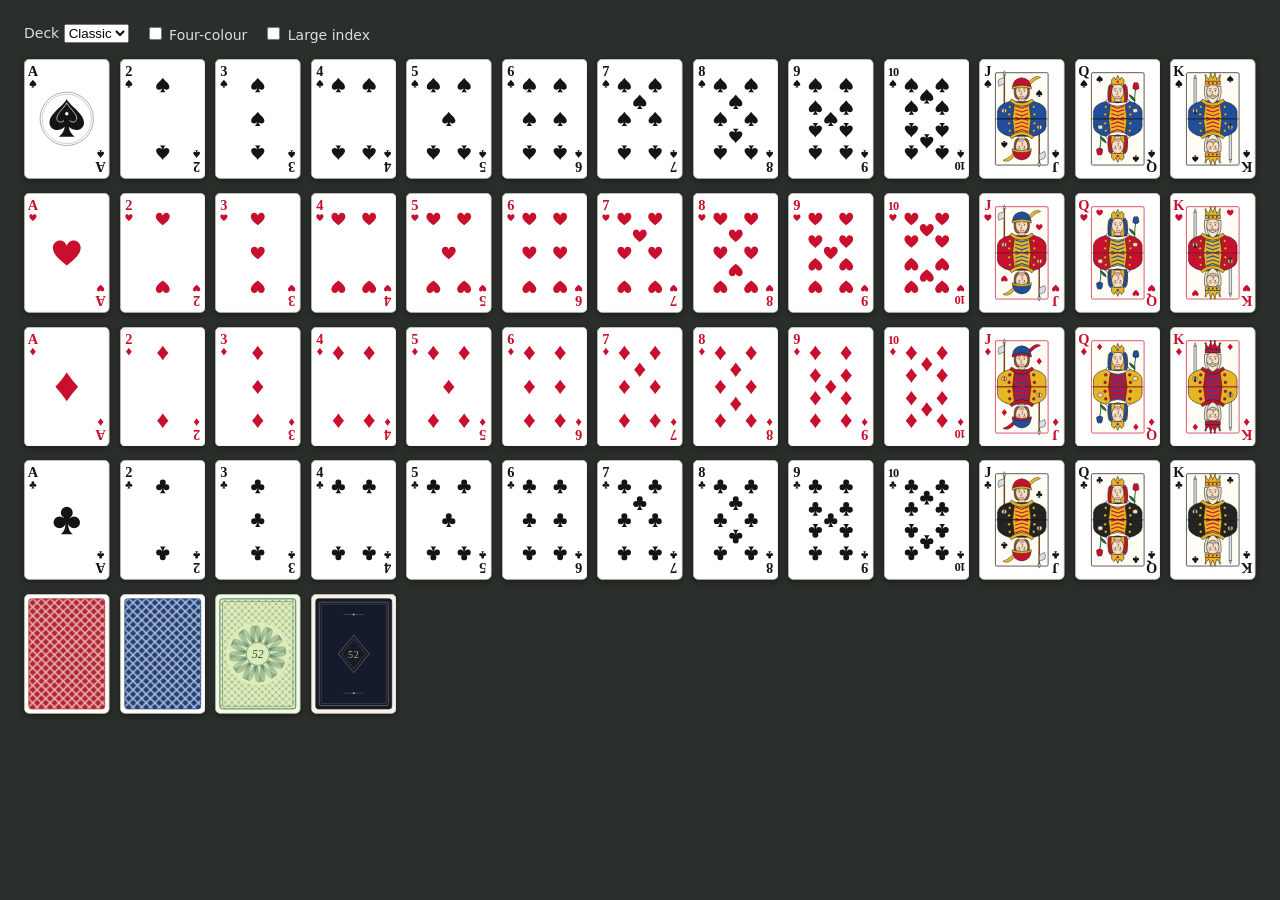
==== tools/deck-preview.html @ c0b5e473 "SVG card renderer: suit shapes, pip layouts, indices, backs and the Classic deck" ====
<!doctype html>
<html lang="en">
<head>
<meta charset="utf-8">
<meta name="viewport" content="width=device-width, initial-scale=1">
<title>Deck preview</title>
<style>
  body { margin: 0; padding: 24px; background: #2b2f2c; font: 14px system-ui, sans-serif; color: #ddd; }
  .row { display: grid; grid-template-columns: repeat(13, 1fr); gap: 10px; margin-bottom: 14px; }
  .row svg { width: 100%; height: auto; display: block; filter: drop-shadow(0 2px 3px rgba(0,0,0,.4)); }
  header { display: flex; gap: 16px; align-items: center; margin-bottom: 16px; }
</style>
</head>
<body>
<header>
  <label>Deck <select id="deck"></select></label>
  <label><input type="checkbox" id="four"> Four-colour</label>
  <label><input type="checkbox" id="large"> Large index</label>
</header>
<div id="out"></div>
<script src="../js/core/cards.js"></script>
<script src="../js/art/cardsvg.js"></script>
<script src="../js/art/backs.js"></script>
<script src="../js/art/decks/classic.js"></script>
<script>
  const Art = C52.Art, K = C52.Cards;
  document.body.insertAdjacentHTML('afterbegin', Art.defs());
  const params = new URLSearchParams(location.search);
  const sel = document.getElementById('deck');
  sel.innerHTML = Art.decks().map((d) => `<option value="${d.id}">${d.name}</option>`).join('');
  if (params.get('deck')) sel.value = params.get('deck');
  if (params.has('four')) four.checked = true;
  function render() {
    const o = { deck: sel.value, fourColour: four.checked, largeIndex: large.checked };
    let html = '';
    for (const s of 'SHDC') html += '<div class="row">' + [...'A23456789TJQK'].map((r) => Art.card(r + s, o)).join('') + '</div>';
    html += '<div class="row">' + Art.backs().map((b) => Art.card(null, { deck: sel.value, back: b.id })).join('') + '</div>';
    out.innerHTML = html;
  }
  [sel, four, large].forEach((el) => el.addEventListener('change', render));
  render();
</script>
</body>
</html>
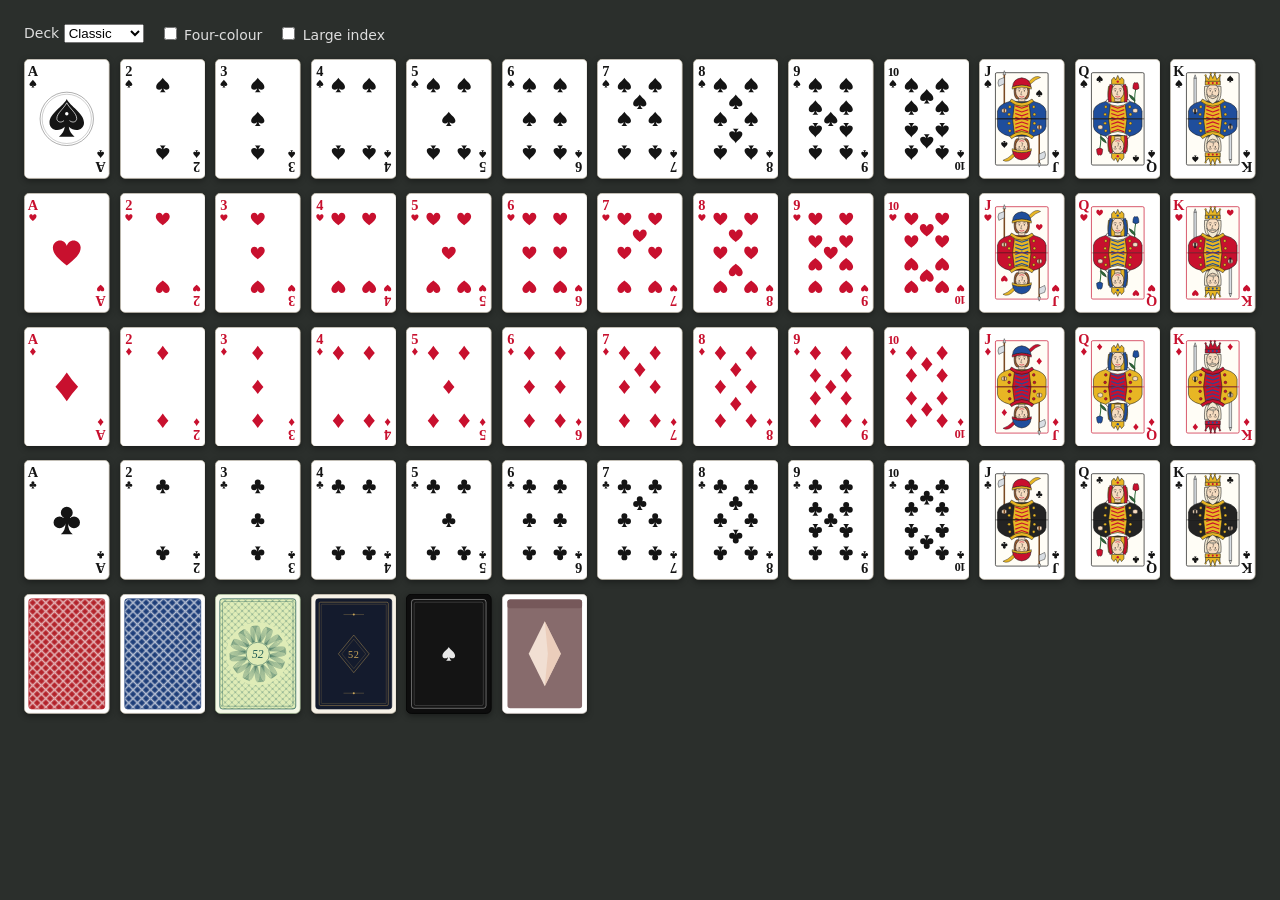
==== commit 2747fd3e: "Deck: Engraved - teal banknote ink, hatched courts, rosette aces; renderer gains outline pips, custo" ====
--- a/tools/deck-preview.html
+++ b/tools/deck-preview.html
@@ -22,6 +22,11 @@
 <script src="../js/art/cardsvg.js"></script>
 <script src="../js/art/backs.js"></script>
 <script src="../js/art/decks/classic.js"></script>
+<script src="../js/art/decks/engraved.js"></script>
+<script src="../js/art/decks/storybook.js"></script>
+<script src="../js/art/decks/silhouette.js"></script>
+<script src="../js/art/decks/inkline.js"></script>
+<script src="../js/art/decks/pastel.js"></script>
 <script>
   const Art = C52.Art, K = C52.Cards;
   document.body.insertAdjacentHTML('afterbegin', Art.defs());
